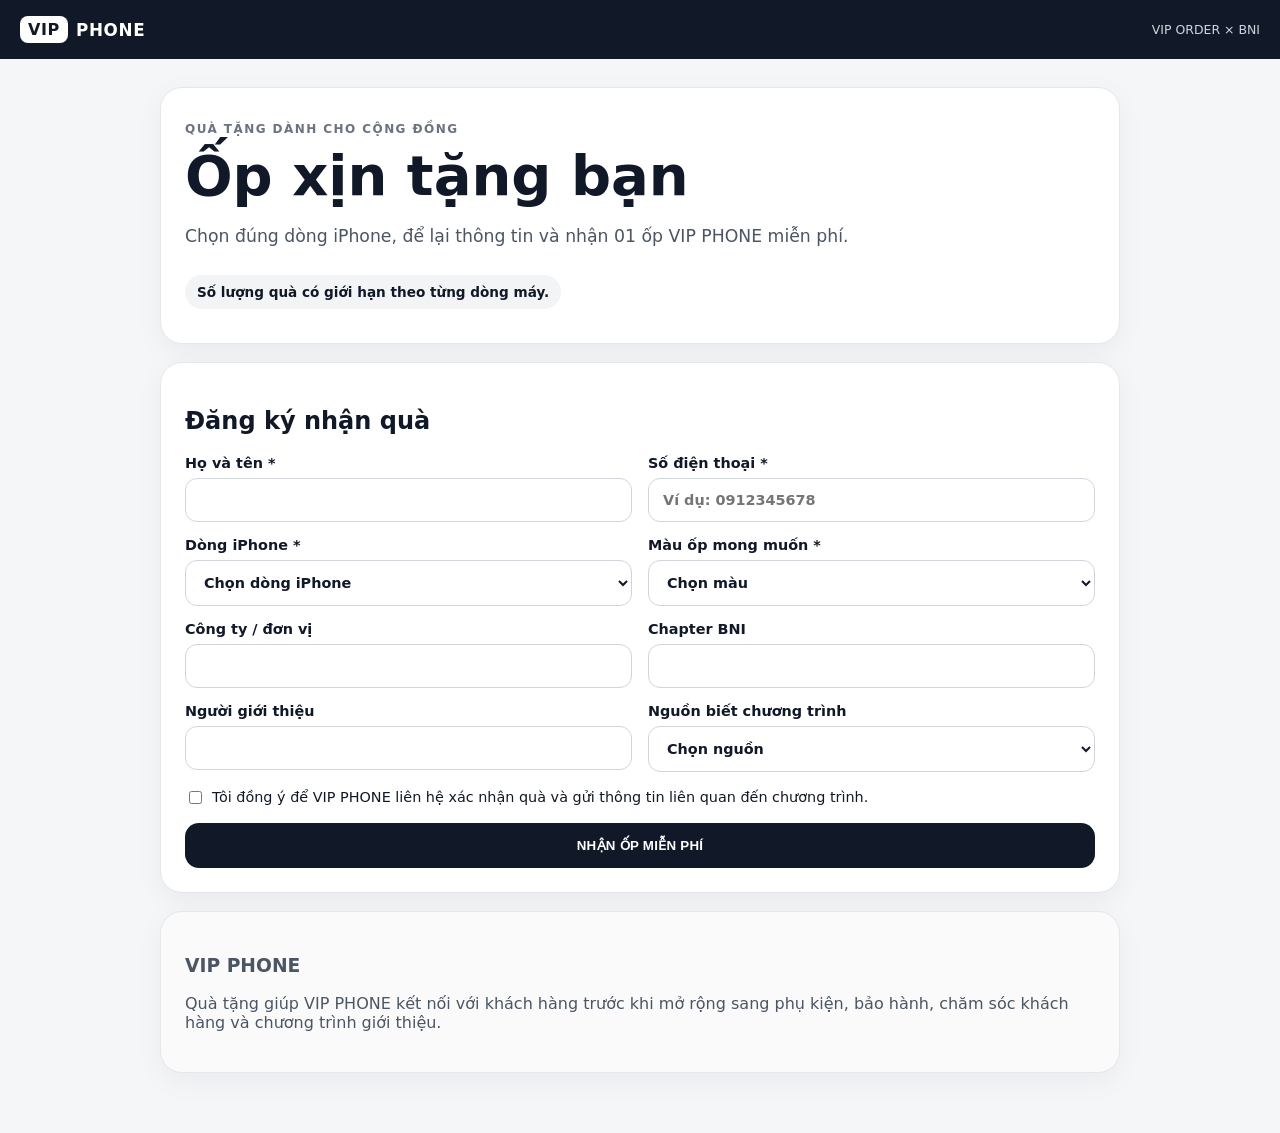
==== index.html @ 7d6162cf "feat: bootstrap VIP PHONE gift lead funnel" ====
<!doctype html>
<html lang="vi">
<head>
  <meta charset="utf-8">
  <meta name="viewport" content="width=device-width, initial-scale=1">
  <meta name="description" content="Đăng ký nhận ốp VIP PHONE miễn phí dành cho cộng đồng VIP ORDER × BNI.">
  <title>VIP PHONE — Nhận ốp miễn phí</title>
  <link rel="stylesheet" href="assets/css/styles.css">
</head>
<body>
  <header class="topbar">
    <div class="brand">
      <span class="brand-mark">VIP</span>
      <span class="brand-name">PHONE</span>
    </div>
    <span class="co-brand">VIP ORDER × BNI</span>
  </header>

  <main class="container">
    <section class="hero card">
      <p class="eyebrow">QUÀ TẶNG DÀNH CHO CỘNG ĐỒNG</p>
      <h1>Ốp xịn tặng bạn</h1>
      <p class="hero-copy">
        Chọn đúng dòng iPhone, để lại thông tin và nhận 01 ốp VIP PHONE miễn phí.
      </p>
      <div class="gift-note">Số lượng quà có giới hạn theo từng dòng máy.</div>
    </section>

    <section class="card">
      <h2>Đăng ký nhận quà</h2>
      <form id="leadForm" novalidate>
        <div class="grid two">
          <label>
            Họ và tên *
            <input id="full_name" name="full_name" autocomplete="name" required maxlength="80">
          </label>
          <label>
            Số điện thoại *
            <input id="phone" name="phone" inputmode="tel" autocomplete="tel" required maxlength="15"
                   placeholder="Ví dụ: 0912345678">
          </label>
        </div>

        <div class="grid two">
          <label>
            Dòng iPhone *
            <select id="iphone_model" name="iphone_model" required>
              <option value="">Đang tải danh sách...</option>
            </select>
          </label>
          <label>
            Màu ốp mong muốn *
            <select id="case_color" name="case_color" required>
              <option value="">Chọn màu</option>
              <option>Đen</option>
              <option>Trắng</option>
              <option>Trong suốt</option>
              <option>Xanh</option>
              <option>Hồng</option>
              <option>Khác</option>
            </select>
          </label>
        </div>

        <div class="grid two">
          <label>
            Công ty / đơn vị
            <input id="company_name" name="company_name" maxlength="120">
          </label>
          <label>
            Chapter BNI
            <input id="bni_chapter" name="bni_chapter" maxlength="80">
          </label>
        </div>

        <div class="grid two">
          <label>
            Người giới thiệu
            <input id="referrer_name" name="referrer_name" maxlength="80">
          </label>
          <label>
            Nguồn biết chương trình
            <select id="source" name="source">
              <option value="">Chọn nguồn</option>
              <option value="bni">BNI</option>
              <option value="viporder">VIP ORDER</option>
              <option value="facebook">Facebook</option>
              <option value="tiktok">TikTok</option>
              <option value="qr">QR</option>
              <option value="other">Khác</option>
            </select>
          </label>
        </div>

        <label class="consent">
          <input type="checkbox" id="consent" name="consent" required>
          <span>Tôi đồng ý để VIP PHONE liên hệ xác nhận quà và gửi thông tin liên quan đến chương trình.</span>
        </label>

        <div id="formError" class="error" role="alert" hidden></div>

        <button id="submitBtn" type="submit" class="primary-btn">NHẬN ỐP MIỄN PHÍ</button>
      </form>
    </section>

    <section class="card muted">
      <h3>VIP PHONE</h3>
      <p>
        Quà tặng giúp VIP PHONE kết nối với khách hàng trước khi mở rộng sang phụ kiện,
        bảo hành, chăm sóc khách hàng và chương trình giới thiệu.
      </p>
    </section>
  </main>

  <script>
    window.dataLayer = window.dataLayer || [];
    window.dataLayer.push({event: "vipphone_landing_view"});
  </script>
  <script src="assets/js/qr-lite.js"></script>
  <script src="assets/js/app.js"></script>
</body>
</html>
---- assets/css/styles.css ----
*{box-sizing:border-box}html{font-family:Inter,ui-sans-serif,system-ui,-apple-system,BlinkMacSystemFont,"Segoe UI",sans-serif;background:#f5f6f8;color:#111827}body{margin:0}.topbar{display:flex;justify-content:space-between;align-items:center;padding:16px 20px;background:#111827;color:#fff;position:sticky;top:0;z-index:5}.brand{display:flex;align-items:center;gap:8px;font-weight:900;letter-spacing:.04em}.brand-mark{background:#fff;color:#111827;padding:4px 8px;border-radius:8px}.brand-name{font-size:1.05rem}.co-brand{font-size:.78rem;color:#d1d5db}.container{width:min(960px,calc(100% - 28px));margin:28px auto 60px}.narrow{width:min(620px,calc(100% - 28px))}.card{background:#fff;border:1px solid #e5e7eb;border-radius:22px;padding:24px;margin-bottom:18px;box-shadow:0 8px 28px rgba(17,24,39,.05)}.hero{padding:34px 24px}.eyebrow{font-size:.75rem;font-weight:800;letter-spacing:.12em;color:#6b7280;margin:0 0 8px}.hero h1,.success-card h1,main h1{font-size:clamp(2rem,7vw,3.5rem);line-height:1.02;margin:.2em 0}.hero-copy{font-size:1.08rem;color:#4b5563;line-height:1.65;max-width:720px}.gift-note{display:inline-block;margin-top:8px;padding:9px 12px;border-radius:999px;background:#f3f4f6;font-size:.85rem;font-weight:700}.grid{display:grid;gap:16px}.grid.two{grid-template-columns:repeat(2,minmax(0,1fr))}label{display:flex;flex-direction:column;gap:7px;font-size:.9rem;font-weight:700;margin-bottom:15px}input,select{width:100%;border:1px solid #d1d5db;background:#fff;border-radius:12px;padding:13px 14px;font:inherit;color:#111827;outline:none}input:focus,select:focus{border-color:#111827;box-shadow:0 0 0 3px rgba(17,24,39,.08)}.consent{flex-direction:row;align-items:flex-start;font-weight:500;line-height:1.45}.consent input{width:auto;margin-top:4px}.primary-btn,.secondary-btn{display:inline-flex;width:100%;justify-content:center;align-items:center;border:none;border-radius:14px;padding:15px 18px;font-weight:900;letter-spacing:.02em;cursor:pointer;text-decoration:none}.primary-btn{background:#111827;color:#fff}.primary-btn:disabled{opacity:.55;cursor:not-allowed}.secondary-btn{background:#f3f4f6;color:#111827}.error{background:#fef2f2;color:#991b1b;border:1px solid #fecaca;padding:12px;border-radius:12px;margin-bottom:14px}.muted{background:#fafafa;color:#4b5563}.success-card{text-align:center}.success-icon{width:58px;height:58px;border-radius:50%;display:grid;place-items:center;background:#111827;color:#fff;font-size:2rem;font-weight:900;margin:0 auto 14px}.gift-details{color:#4b5563;line-height:1.6;margin:16px 0}.gift-code-wrap{display:flex;flex-direction:column;gap:6px;padding:18px;background:#f3f4f6;border-radius:16px}.gift-code-wrap strong{font-size:1.8rem;letter-spacing:.08em}.qr-box{display:flex;justify-content:center;margin:24px 0}.qr-box canvas{max-width:220px;width:100%;height:auto}.helper{font-size:.9rem;color:#6b7280}.redeem-result{margin-top:18px}.status{padding:14px;border-radius:12px;margin-top:12px}.status.ok{background:#ecfdf5;color:#065f46}.status.warn{background:#fffbeb;color:#92400e}.status.bad{background:#fef2f2;color:#991b1b}.detail-list{margin:14px 0;padding:0;list-style:none}.detail-list li{padding:7px 0;border-bottom:1px solid #eee}@media(max-width:680px){.grid.two{grid-template-columns:1fr}.card{padding:20px}.topbar{padding:13px 14px}.co-brand{font-size:.7rem}}
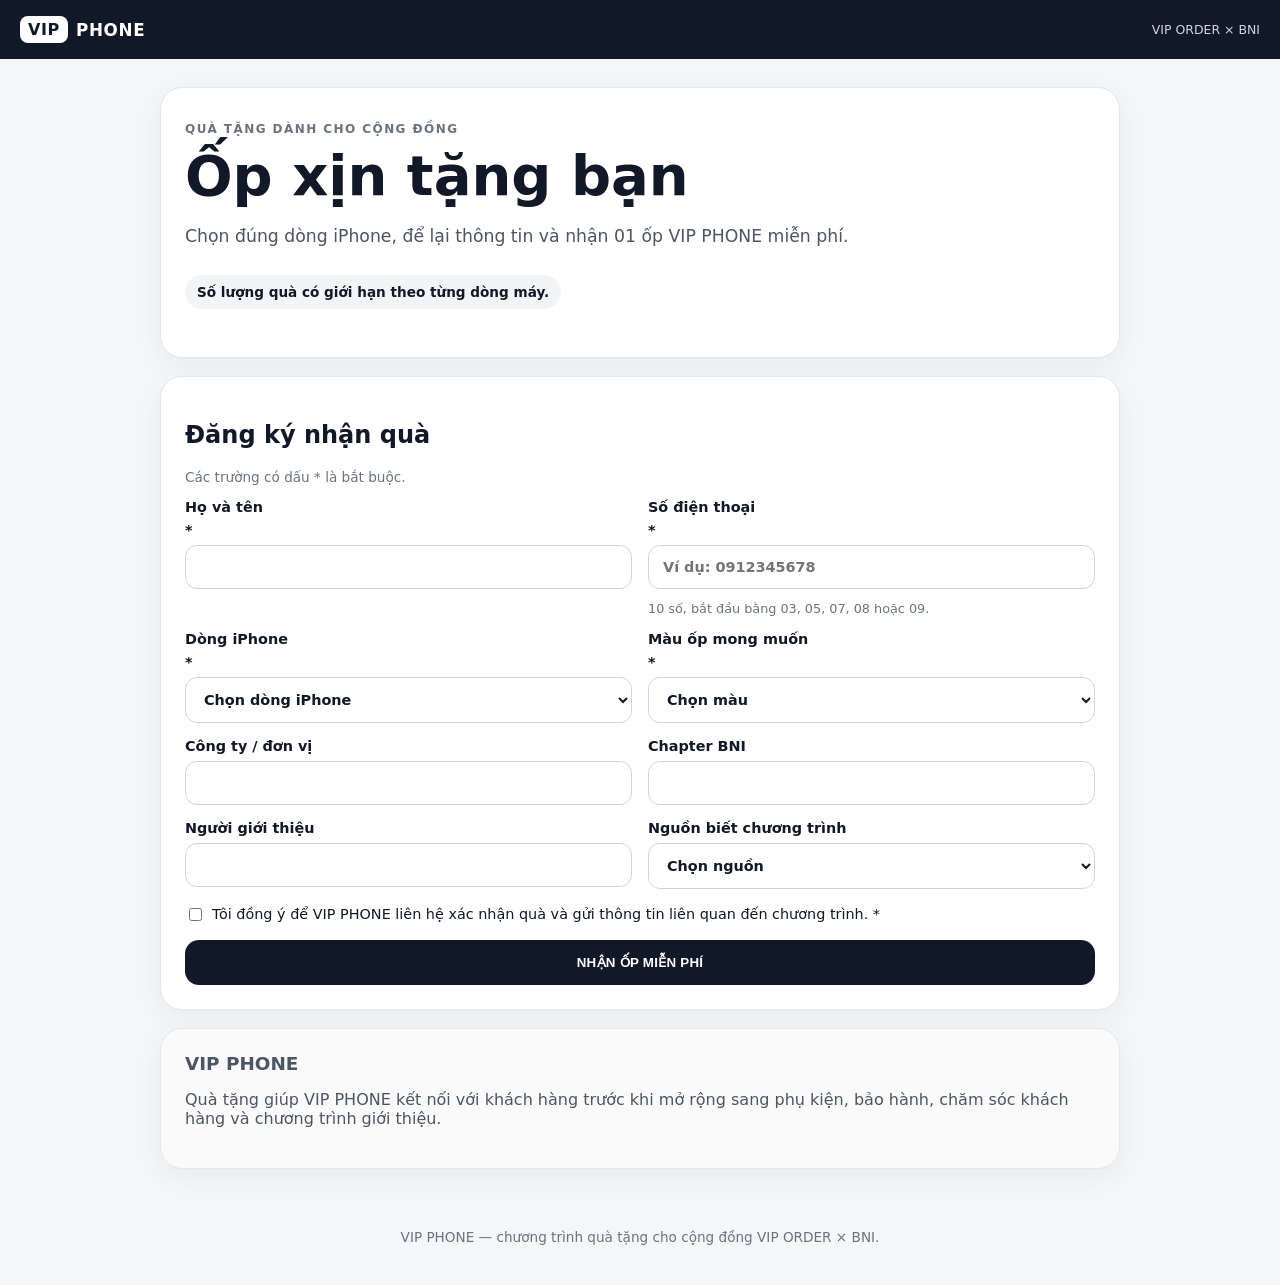
==== commit 0d6e823f: "fix(g01): sửa CI đỏ, hardening landing/validation/tracking, thêm MASTER_STATUS + ADR Refs #1  ## Sửa" ====
--- a/index.html
+++ b/index.html
@@ -4,10 +4,13 @@
   <meta charset="utf-8">
   <meta name="viewport" content="width=device-width, initial-scale=1">
   <meta name="description" content="Đăng ký nhận ốp VIP PHONE miễn phí dành cho cộng đồng VIP ORDER × BNI.">
+  <meta name="robots" content="noindex">
   <title>VIP PHONE — Nhận ốp miễn phí</title>
   <link rel="stylesheet" href="assets/css/styles.css">
 </head>
 <body>
+  <a class="skip-link" href="#main">Bỏ qua điều hướng, tới nội dung chính</a>
+
   <header class="topbar">
     <div class="brand">
       <span class="brand-mark">VIP</span>
@@ -16,41 +19,53 @@
     <span class="co-brand">VIP ORDER × BNI</span>
   </header>
 
-  <main class="container">
-    <section class="hero card">
+  <main class="container" id="main">
+    <section class="hero card" aria-labelledby="hero-title">
       <p class="eyebrow">QUÀ TẶNG DÀNH CHO CỘNG ĐỒNG</p>
-      <h1>Ốp xịn tặng bạn</h1>
+      <h1 id="hero-title">Ốp xịn tặng bạn</h1>
       <p class="hero-copy">
         Chọn đúng dòng iPhone, để lại thông tin và nhận 01 ốp VIP PHONE miễn phí.
       </p>
-      <div class="gift-note">Số lượng quà có giới hạn theo từng dòng máy.</div>
+      <p class="gift-note">Số lượng quà có giới hạn theo từng dòng máy.</p>
     </section>
 
-    <section class="card">
-      <h2>Đăng ký nhận quà</h2>
+    <section class="card" aria-labelledby="form-title">
+      <h2 id="form-title">Đăng ký nhận quà</h2>
+
+      <noscript>
+        <p class="status bad" role="alert">
+          Trang này cần JavaScript để gửi đăng ký. Vui lòng bật JavaScript rồi tải lại trang.
+        </p>
+      </noscript>
+
       <form id="leadForm" novalidate>
+        <p class="form-note">Các trường có dấu <span aria-hidden="true">*</span> là bắt buộc.</p>
+
         <div class="grid two">
-          <label>
-            Họ và tên *
-            <input id="full_name" name="full_name" autocomplete="name" required maxlength="80">
+          <label for="full_name">
+            Họ và tên <span aria-hidden="true">*</span>
+            <input id="full_name" name="full_name" type="text" autocomplete="name"
+                   required maxlength="80" aria-required="true">
           </label>
-          <label>
-            Số điện thoại *
-            <input id="phone" name="phone" inputmode="tel" autocomplete="tel" required maxlength="15"
-                   placeholder="Ví dụ: 0912345678">
+          <label for="phone">
+            Số điện thoại <span aria-hidden="true">*</span>
+            <input id="phone" name="phone" type="tel" inputmode="tel" autocomplete="tel"
+                   required maxlength="15" aria-required="true"
+                   aria-describedby="phone-hint" placeholder="Ví dụ: 0912345678">
+            <span class="field-hint" id="phone-hint">10 số, bắt đầu bằng 03, 05, 07, 08 hoặc 09.</span>
           </label>
         </div>
 
         <div class="grid two">
-          <label>
-            Dòng iPhone *
-            <select id="iphone_model" name="iphone_model" required>
-              <option value="">Đang tải danh sách...</option>
+          <label for="iphone_model">
+            Dòng iPhone <span aria-hidden="true">*</span>
+            <select id="iphone_model" name="iphone_model" required aria-required="true">
+              <option value="">Đang tải danh sách…</option>
             </select>
           </label>
-          <label>
-            Màu ốp mong muốn *
-            <select id="case_color" name="case_color" required>
+          <label for="case_color">
+            Màu ốp mong muốn <span aria-hidden="true">*</span>
+            <select id="case_color" name="case_color" required aria-required="true">
               <option value="">Chọn màu</option>
               <option>Đen</option>
               <option>Trắng</option>
@@ -63,22 +78,23 @@
         </div>
 
         <div class="grid two">
-          <label>
+          <label for="company_name">
             Công ty / đơn vị
-            <input id="company_name" name="company_name" maxlength="120">
+            <input id="company_name" name="company_name" type="text"
+                   autocomplete="organization" maxlength="120">
           </label>
-          <label>
+          <label for="bni_chapter">
             Chapter BNI
-            <input id="bni_chapter" name="bni_chapter" maxlength="80">
+            <input id="bni_chapter" name="bni_chapter" type="text" maxlength="80">
           </label>
         </div>
 
         <div class="grid two">
-          <label>
+          <label for="referrer_name">
             Người giới thiệu
-            <input id="referrer_name" name="referrer_name" maxlength="80">
+            <input id="referrer_name" name="referrer_name" type="text" maxlength="80">
           </label>
-          <label>
+          <label for="source">
             Nguồn biết chương trình
             <select id="source" name="source">
               <option value="">Chọn nguồn</option>
@@ -92,19 +108,22 @@
           </label>
         </div>
 
-        <label class="consent">
-          <input type="checkbox" id="consent" name="consent" required>
-          <span>Tôi đồng ý để VIP PHONE liên hệ xác nhận quà và gửi thông tin liên quan đến chương trình.</span>
+        <label class="consent" for="consent">
+          <input type="checkbox" id="consent" name="consent" required aria-required="true">
+          <span>
+            Tôi đồng ý để VIP PHONE liên hệ xác nhận quà và gửi thông tin liên quan
+            đến chương trình. <span aria-hidden="true">*</span>
+          </span>
         </label>
 
-        <div id="formError" class="error" role="alert" hidden></div>
+        <div id="formError" class="status bad form-error" role="alert" aria-live="assertive" hidden></div>
 
         <button id="submitBtn" type="submit" class="primary-btn">NHẬN ỐP MIỄN PHÍ</button>
       </form>
     </section>
 
-    <section class="card muted">
-      <h3>VIP PHONE</h3>
+    <section class="card muted" aria-labelledby="about-title">
+      <h2 id="about-title" class="h3">VIP PHONE</h2>
       <p>
         Quà tặng giúp VIP PHONE kết nối với khách hàng trước khi mở rộng sang phụ kiện,
         bảo hành, chăm sóc khách hàng và chương trình giới thiệu.
@@ -112,11 +131,17 @@
     </section>
   </main>
 
+  <footer class="site-footer">
+    <p>VIP PHONE — chương trình quà tặng cho cộng đồng VIP ORDER × BNI.</p>
+  </footer>
+
+  <script src="assets/js/tracking.js"></script>
+  <script src="assets/js/util.js"></script>
   <script>
     window.dataLayer = window.dataLayer || [];
-    window.dataLayer.push({event: "vipphone_landing_view"});
+    window.dataLayer.push({ event: "vipphone_landing_view" });
   </script>
-  <script src="assets/js/qr-lite.js"></script>
+  <script src="assets/js/qr.js"></script>
   <script src="assets/js/app.js"></script>
 </body>
 </html>
--- a/assets/css/styles.css
+++ b/assets/css/styles.css
@@ -1 +1,23 @@
-*{box-sizing:border-box}html{font-family:Inter,ui-sans-serif,system-ui,-apple-system,BlinkMacSystemFont,"Segoe UI",sans-serif;background:#f5f6f8;color:#111827}body{margin:0}.topbar{display:flex;justify-content:space-between;align-items:center;padding:16px 20px;background:#111827;color:#fff;position:sticky;top:0;z-index:5}.brand{display:flex;align-items:center;gap:8px;font-weight:900;letter-spacing:.04em}.brand-mark{background:#fff;color:#111827;padding:4px 8px;border-radius:8px}.brand-name{font-size:1.05rem}.co-brand{font-size:.78rem;color:#d1d5db}.container{width:min(960px,calc(100% - 28px));margin:28px auto 60px}.narrow{width:min(620px,calc(100% - 28px))}.card{background:#fff;border:1px solid #e5e7eb;border-radius:22px;padding:24px;margin-bottom:18px;box-shadow:0 8px 28px rgba(17,24,39,.05)}.hero{padding:34px 24px}.eyebrow{font-size:.75rem;font-weight:800;letter-spacing:.12em;color:#6b7280;margin:0 0 8px}.hero h1,.success-card h1,main h1{font-size:clamp(2rem,7vw,3.5rem);line-height:1.02;margin:.2em 0}.hero-copy{font-size:1.08rem;color:#4b5563;line-height:1.65;max-width:720px}.gift-note{display:inline-block;margin-top:8px;padding:9px 12px;border-radius:999px;background:#f3f4f6;font-size:.85rem;font-weight:700}.grid{display:grid;gap:16px}.grid.two{grid-template-columns:repeat(2,minmax(0,1fr))}label{display:flex;flex-direction:column;gap:7px;font-size:.9rem;font-weight:700;margin-bottom:15px}input,select{width:100%;border:1px solid #d1d5db;background:#fff;border-radius:12px;padding:13px 14px;font:inherit;color:#111827;outline:none}input:focus,select:focus{border-color:#111827;box-shadow:0 0 0 3px rgba(17,24,39,.08)}.consent{flex-direction:row;align-items:flex-start;font-weight:500;line-height:1.45}.consent input{width:auto;margin-top:4px}.primary-btn,.secondary-btn{display:inline-flex;width:100%;justify-content:center;align-items:center;border:none;border-radius:14px;padding:15px 18px;font-weight:900;letter-spacing:.02em;cursor:pointer;text-decoration:none}.primary-btn{background:#111827;color:#fff}.primary-btn:disabled{opacity:.55;cursor:not-allowed}.secondary-btn{background:#f3f4f6;color:#111827}.error{background:#fef2f2;color:#991b1b;border:1px solid #fecaca;padding:12px;border-radius:12px;margin-bottom:14px}.muted{background:#fafafa;color:#4b5563}.success-card{text-align:center}.success-icon{width:58px;height:58px;border-radius:50%;display:grid;place-items:center;background:#111827;color:#fff;font-size:2rem;font-weight:900;margin:0 auto 14px}.gift-details{color:#4b5563;line-height:1.6;margin:16px 0}.gift-code-wrap{display:flex;flex-direction:column;gap:6px;padding:18px;background:#f3f4f6;border-radius:16px}.gift-code-wrap strong{font-size:1.8rem;letter-spacing:.08em}.qr-box{display:flex;justify-content:center;margin:24px 0}.qr-box canvas{max-width:220px;width:100%;height:auto}.helper{font-size:.9rem;color:#6b7280}.redeem-result{margin-top:18px}.status{padding:14px;border-radius:12px;margin-top:12px}.status.ok{background:#ecfdf5;color:#065f46}.status.warn{background:#fffbeb;color:#92400e}.status.bad{background:#fef2f2;color:#991b1b}.detail-list{margin:14px 0;padding:0;list-style:none}.detail-list li{padding:7px 0;border-bottom:1px solid #eee}@media(max-width:680px){.grid.two{grid-template-columns:1fr}.card{padding:20px}.topbar{padding:13px 14px}.co-brand{font-size:.7rem}}+*{box-sizing:border-box}html{font-family:Inter,ui-sans-serif,system-ui,-apple-system,BlinkMacSystemFont,"Segoe UI",sans-serif;background:#f5f6f8;color:#111827}body{margin:0}.topbar{display:flex;justify-content:space-between;align-items:center;padding:16px 20px;background:#111827;color:#fff;position:sticky;top:0;z-index:5}.brand{display:flex;align-items:center;gap:8px;font-weight:900;letter-spacing:.04em}.brand-mark{background:#fff;color:#111827;padding:4px 8px;border-radius:8px}.brand-name{font-size:1.05rem}.co-brand{font-size:.78rem;color:#d1d5db}.container{width:min(960px,calc(100% - 28px));margin:28px auto 60px}.narrow{width:min(620px,calc(100% - 28px))}.card{background:#fff;border:1px solid #e5e7eb;border-radius:22px;padding:24px;margin-bottom:18px;box-shadow:0 8px 28px rgba(17,24,39,.05)}.hero{padding:34px 24px}.eyebrow{font-size:.75rem;font-weight:800;letter-spacing:.12em;color:#6b7280;margin:0 0 8px}.hero h1,.success-card h1,main h1{font-size:clamp(2rem,7vw,3.5rem);line-height:1.02;margin:.2em 0}.hero-copy{font-size:1.08rem;color:#4b5563;line-height:1.65;max-width:720px}.gift-note{display:inline-block;margin-top:8px;padding:9px 12px;border-radius:999px;background:#f3f4f6;font-size:.85rem;font-weight:700}.grid{display:grid;gap:16px}.grid.two{grid-template-columns:repeat(2,minmax(0,1fr))}label{display:flex;flex-direction:column;gap:7px;font-size:.9rem;font-weight:700;margin-bottom:15px}input,select{width:100%;border:1px solid #d1d5db;background:#fff;border-radius:12px;padding:13px 14px;font:inherit;color:#111827;outline:none}input:focus,select:focus{border-color:#111827;box-shadow:0 0 0 3px rgba(17,24,39,.08)}.consent{flex-direction:row;align-items:flex-start;font-weight:500;line-height:1.45}.consent input{width:auto;margin-top:4px}.primary-btn,.secondary-btn{display:inline-flex;width:100%;justify-content:center;align-items:center;border:none;border-radius:14px;padding:15px 18px;font-weight:900;letter-spacing:.02em;cursor:pointer;text-decoration:none}.primary-btn{background:#111827;color:#fff}.primary-btn:disabled{opacity:.55;cursor:not-allowed}.secondary-btn{background:#f3f4f6;color:#111827}.error{background:#fef2f2;color:#991b1b;border:1px solid #fecaca;padding:12px;border-radius:12px;margin-bottom:14px}.muted{background:#fafafa;color:#4b5563}.success-card{text-align:center}.success-icon{width:58px;height:58px;border-radius:50%;display:grid;place-items:center;background:#111827;color:#fff;font-size:2rem;font-weight:900;margin:0 auto 14px}.gift-details{color:#4b5563;line-height:1.6;margin:16px 0}.gift-code-wrap{display:flex;flex-direction:column;gap:6px;padding:18px;background:#f3f4f6;border-radius:16px}.gift-code-wrap strong{font-size:1.8rem;letter-spacing:.08em}.qr-box{display:flex;justify-content:center;margin:24px 0}.qr-box canvas{max-width:220px;width:100%;height:auto}.helper{font-size:.9rem;color:#6b7280}.redeem-result{margin-top:18px}.status{padding:14px;border-radius:12px;margin-top:12px}.status.ok{background:#ecfdf5;color:#065f46}.status.warn{background:#fffbeb;color:#92400e}.status.bad{background:#fef2f2;color:#991b1b}.detail-list{margin:14px 0;padding:0;list-style:none}.detail-list li{padding:7px 0;border-bottom:1px solid #eee}@media(max-width:680px){.grid.two{grid-template-columns:1fr}.card{padding:20px}.topbar{padding:13px 14px}.co-brand{font-size:.7rem}}
+/* ===== G01 baseline hardening: thêm phần tử mới, giữ nguyên phần cũ ở trên ===== */
+.skip-link{position:absolute;left:-9999px;top:0;z-index:50;background:#111827;color:#fff;padding:10px 14px;border-radius:0 0 10px 0;text-decoration:none;font-weight:700}
+.skip-link:focus{left:0}
+.site-footer{width:min(960px,calc(100% - 28px));margin:0 auto 40px;color:#6b7280;font-size:.85rem;text-align:center}
+.form-note{font-size:.85rem;color:#6b7280;margin:0 0 14px}
+.field-hint{display:block;font-size:.8rem;color:#6b7280;margin-top:5px;font-weight:400}
+.field-error{display:block;font-size:.82rem;color:#b91c1c;margin-top:5px;font-weight:600}
+input.has-error,select.has-error{border-color:#b91c1c;background:#fff5f5}
+.form-error{margin:16px 0 0}
+.h3{font-size:1.15rem;margin:0 0 8px}
+.primary-btn[aria-busy="true"]{opacity:.7;cursor:progress}
+.gift-name{display:block;font-size:1.05rem;color:#111827}
+.gift-meta{display:block;font-size:.92rem;color:#4b5563;margin-top:2px}
+.banner{padding:14px 16px;border-radius:14px;font-size:.88rem;line-height:1.55;margin:0 0 18px}
+.banner-warn{background:#fffbeb;color:#92400e;border:1px solid #fde68a}
+.qr-box.qr-placeholder{display:block;padding:18px;border:1px dashed #9ca3af;border-radius:16px;background:#f9fafb;text-align:center}
+.qr-placeholder-title{font-weight:800;margin:0 0 6px;color:#374151}
+.qr-placeholder-note{font-size:.85rem;color:#6b7280;margin:0 0 10px}
+.qr-placeholder-link{display:block;word-break:break-all;font-size:.8rem;color:#1d4ed8;margin-bottom:12px}
+.qr-placeholder-copy{margin:0 auto}
+.secondary-btn{display:inline-block;background:#fff;border:1px solid #d1d5db;color:#111827;padding:12px 18px;border-radius:12px;font-weight:700;cursor:pointer;text-decoration:none;text-align:center}
+.secondary-btn:hover{background:#f3f4f6}
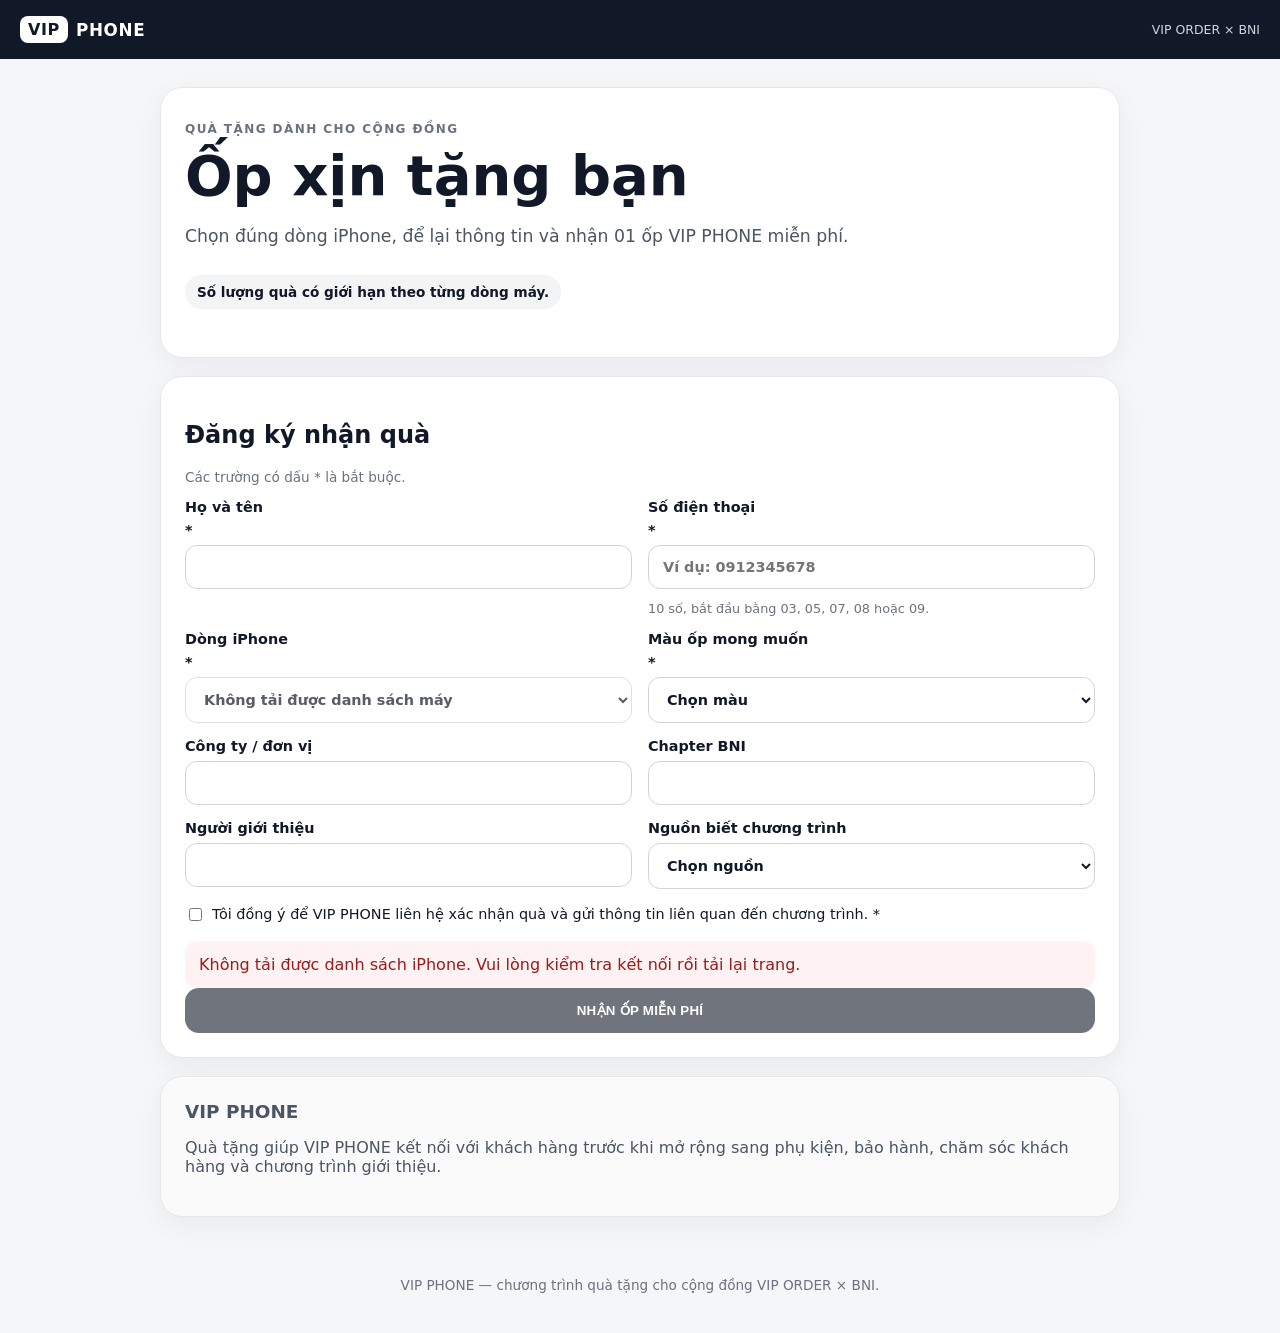
==== commit 59389a42: "feat(g02): backend thật FastAPI + PostgreSQL + migration + QR chuẩn + catalog Refs #3  Theo ADR-0001" ====
--- a/index.html
+++ b/index.html
@@ -8,7 +8,7 @@
   <title>VIP PHONE — Nhận ốp miễn phí</title>
   <link rel="stylesheet" href="assets/css/styles.css">
 </head>
-<body>
+<body data-vp-page="landing">
   <a class="skip-link" href="#main">Bỏ qua điều hướng, tới nội dung chính</a>
 
   <header class="topbar">
@@ -135,12 +135,9 @@
     <p>VIP PHONE — chương trình quà tặng cho cộng đồng VIP ORDER × BNI.</p>
   </footer>
 
+  <script src="assets/js/config.js"></script>
   <script src="assets/js/tracking.js"></script>
   <script src="assets/js/util.js"></script>
-  <script>
-    window.dataLayer = window.dataLayer || [];
-    window.dataLayer.push({ event: "vipphone_landing_view" });
-  </script>
   <script src="assets/js/qr.js"></script>
   <script src="assets/js/app.js"></script>
 </body>
--- a/assets/css/styles.css
+++ b/assets/css/styles.css
@@ -21,3 +21,6 @@
 .qr-placeholder-copy{margin:0 auto}
 .secondary-btn{display:inline-block;background:#fff;border:1px solid #d1d5db;color:#111827;padding:12px 18px;border-radius:12px;font-weight:700;cursor:pointer;text-decoration:none;text-align:center}
 .secondary-btn:hover{background:#f3f4f6}
+.banner-info{background:#eff6ff;color:#1e40af;border:1px solid #bfdbfe}
+.qr-image{width:220px;height:220px;max-width:100%;height:auto;display:block;margin:0 auto;border-radius:8px;background:#fff}
+.primary-btn:disabled{opacity:.6;cursor:not-allowed}
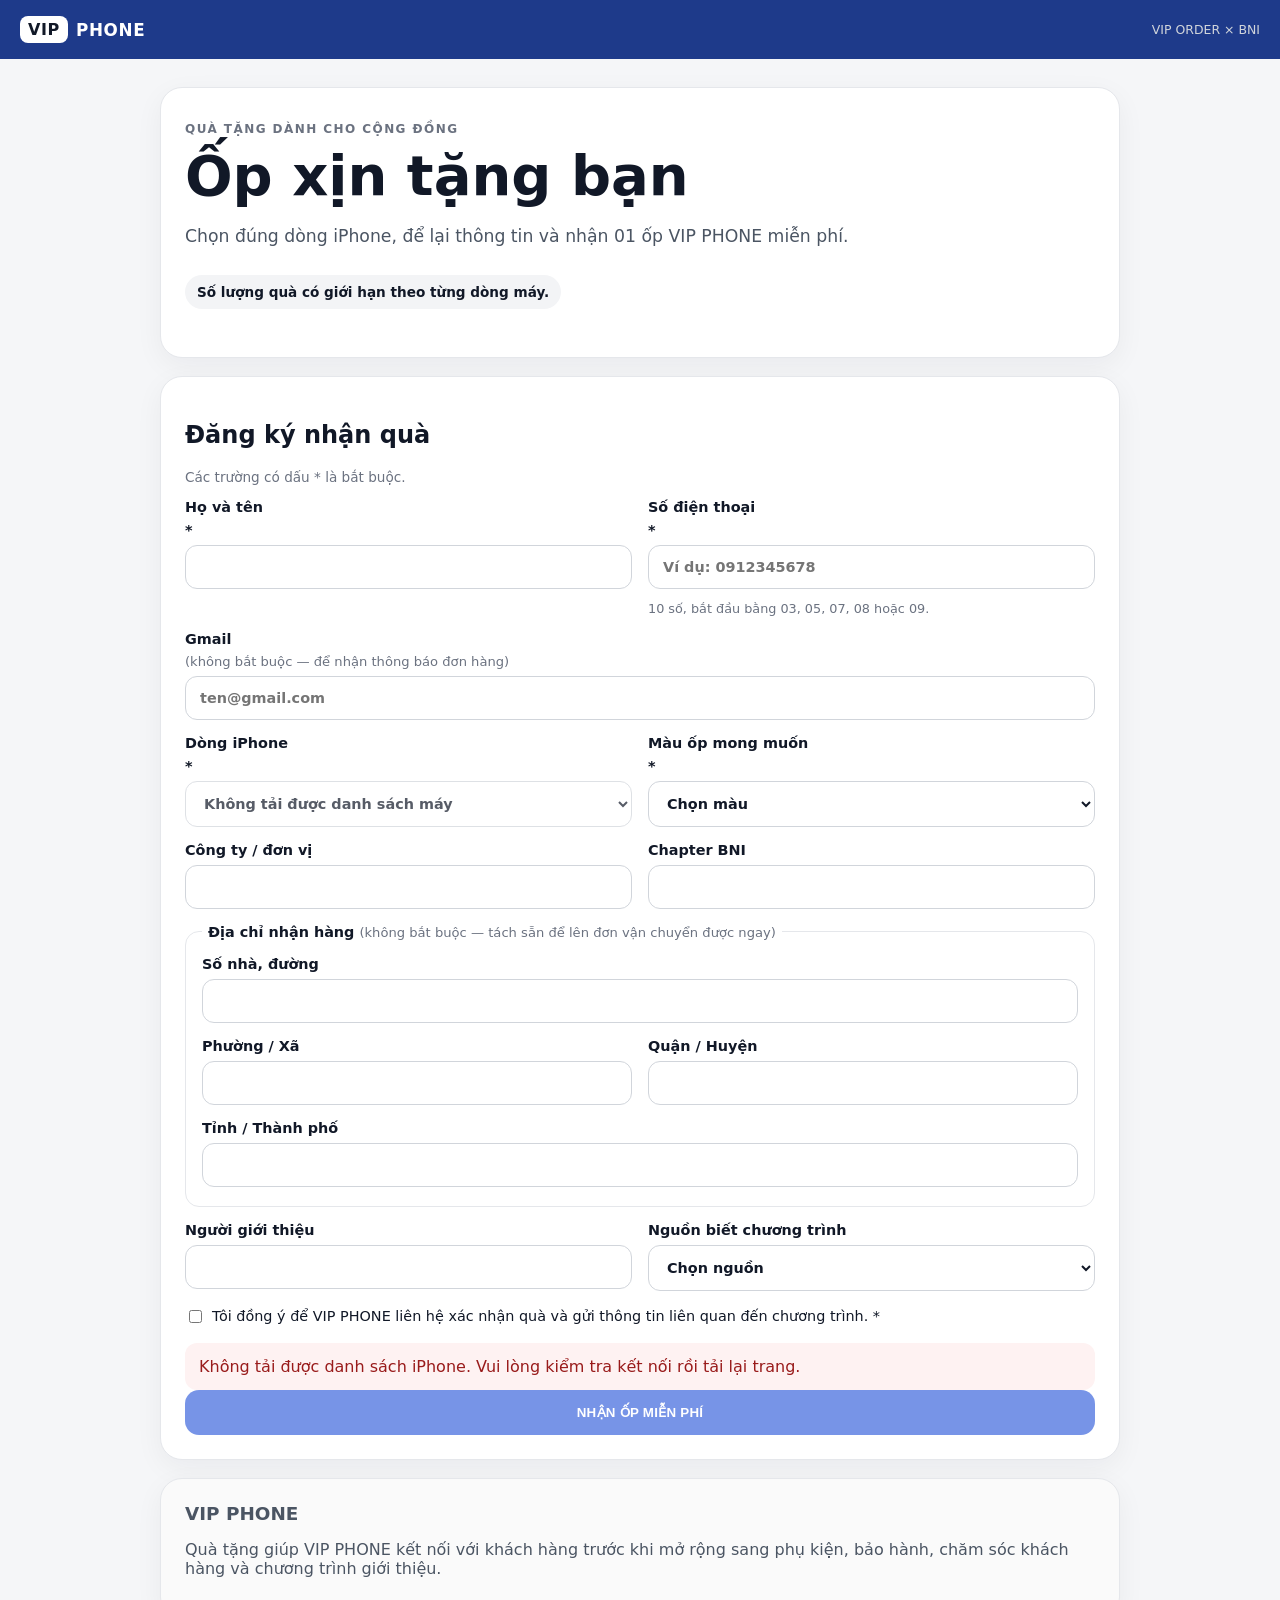
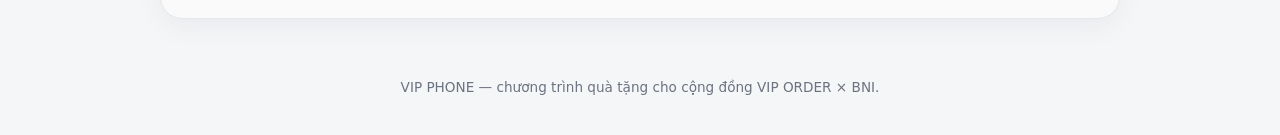
==== commit c6211777: "feat(ui-2): thêm Gmail + địa chỉ giao hàng (tách 4 phần) để lên đơn vận chuyển Closes #37  Anh báo t" ====
--- a/index.html
+++ b/index.html
@@ -56,6 +56,12 @@
           </label>
         </div>
 
+        <label for="email">
+          Gmail <span class="helper-inline">(không bắt buộc — để nhận thông báo đơn hàng)</span>
+          <input id="email" name="email" type="email" inputmode="email"
+                 autocomplete="email" maxlength="254" placeholder="ten@gmail.com">
+        </label>
+
         <div class="grid two">
           <label for="iphone_model">
             Dòng iPhone <span aria-hidden="true">*</span>
@@ -89,6 +95,34 @@
           </label>
         </div>
 
+        <fieldset class="address-block">
+          <legend>
+            Địa chỉ nhận hàng <span class="helper-inline">(không bắt buộc — tách sẵn để lên đơn vận chuyển được ngay)</span>
+          </legend>
+          <label for="address_street">
+            Số nhà, đường
+            <input id="address_street" name="address_street" type="text"
+                   autocomplete="address-line1" maxlength="200">
+          </label>
+          <div class="grid two">
+            <label for="address_ward">
+              Phường / Xã
+              <input id="address_ward" name="address_ward" type="text"
+                     autocomplete="address-line2" maxlength="120">
+            </label>
+            <label for="address_district">
+              Quận / Huyện
+              <input id="address_district" name="address_district" type="text"
+                     autocomplete="address-level2" maxlength="120">
+            </label>
+          </div>
+          <label for="address_province">
+            Tỉnh / Thành phố
+            <input id="address_province" name="address_province" type="text"
+                   autocomplete="address-level1" maxlength="120">
+          </label>
+        </fieldset>
+
         <div class="grid two">
           <label for="referrer_name">
             Người giới thiệu
@@ -116,6 +150,11 @@
           </span>
         </label>
 
+        <div id="turnstileWrap" class="turnstile-wrap" hidden>
+          <div id="turnstileWidget"></div>
+          <p class="field-hint">Bước kiểm tra chống spam. Hoàn tất rồi bấm gửi.</p>
+        </div>
+
         <div id="formError" class="status bad form-error" role="alert" aria-live="assertive" hidden></div>
 
         <button id="submitBtn" type="submit" class="primary-btn">NHẬN ỐP MIỄN PHÍ</button>
@@ -139,6 +178,7 @@
   <script src="assets/js/tracking.js"></script>
   <script src="assets/js/util.js"></script>
   <script src="assets/js/qr.js"></script>
+  <script src="assets/js/turnstile.js"></script>
   <script src="assets/js/app.js"></script>
 </body>
 </html>
--- a/assets/css/styles.css
+++ b/assets/css/styles.css
@@ -1,4 +1,4 @@
-*{box-sizing:border-box}html{font-family:Inter,ui-sans-serif,system-ui,-apple-system,BlinkMacSystemFont,"Segoe UI",sans-serif;background:#f5f6f8;color:#111827}body{margin:0}.topbar{display:flex;justify-content:space-between;align-items:center;padding:16px 20px;background:#111827;color:#fff;position:sticky;top:0;z-index:5}.brand{display:flex;align-items:center;gap:8px;font-weight:900;letter-spacing:.04em}.brand-mark{background:#fff;color:#111827;padding:4px 8px;border-radius:8px}.brand-name{font-size:1.05rem}.co-brand{font-size:.78rem;color:#d1d5db}.container{width:min(960px,calc(100% - 28px));margin:28px auto 60px}.narrow{width:min(620px,calc(100% - 28px))}.card{background:#fff;border:1px solid #e5e7eb;border-radius:22px;padding:24px;margin-bottom:18px;box-shadow:0 8px 28px rgba(17,24,39,.05)}.hero{padding:34px 24px}.eyebrow{font-size:.75rem;font-weight:800;letter-spacing:.12em;color:#6b7280;margin:0 0 8px}.hero h1,.success-card h1,main h1{font-size:clamp(2rem,7vw,3.5rem);line-height:1.02;margin:.2em 0}.hero-copy{font-size:1.08rem;color:#4b5563;line-height:1.65;max-width:720px}.gift-note{display:inline-block;margin-top:8px;padding:9px 12px;border-radius:999px;background:#f3f4f6;font-size:.85rem;font-weight:700}.grid{display:grid;gap:16px}.grid.two{grid-template-columns:repeat(2,minmax(0,1fr))}label{display:flex;flex-direction:column;gap:7px;font-size:.9rem;font-weight:700;margin-bottom:15px}input,select{width:100%;border:1px solid #d1d5db;background:#fff;border-radius:12px;padding:13px 14px;font:inherit;color:#111827;outline:none}input:focus,select:focus{border-color:#111827;box-shadow:0 0 0 3px rgba(17,24,39,.08)}.consent{flex-direction:row;align-items:flex-start;font-weight:500;line-height:1.45}.consent input{width:auto;margin-top:4px}.primary-btn,.secondary-btn{display:inline-flex;width:100%;justify-content:center;align-items:center;border:none;border-radius:14px;padding:15px 18px;font-weight:900;letter-spacing:.02em;cursor:pointer;text-decoration:none}.primary-btn{background:#111827;color:#fff}.primary-btn:disabled{opacity:.55;cursor:not-allowed}.secondary-btn{background:#f3f4f6;color:#111827}.error{background:#fef2f2;color:#991b1b;border:1px solid #fecaca;padding:12px;border-radius:12px;margin-bottom:14px}.muted{background:#fafafa;color:#4b5563}.success-card{text-align:center}.success-icon{width:58px;height:58px;border-radius:50%;display:grid;place-items:center;background:#111827;color:#fff;font-size:2rem;font-weight:900;margin:0 auto 14px}.gift-details{color:#4b5563;line-height:1.6;margin:16px 0}.gift-code-wrap{display:flex;flex-direction:column;gap:6px;padding:18px;background:#f3f4f6;border-radius:16px}.gift-code-wrap strong{font-size:1.8rem;letter-spacing:.08em}.qr-box{display:flex;justify-content:center;margin:24px 0}.qr-box canvas{max-width:220px;width:100%;height:auto}.helper{font-size:.9rem;color:#6b7280}.redeem-result{margin-top:18px}.status{padding:14px;border-radius:12px;margin-top:12px}.status.ok{background:#ecfdf5;color:#065f46}.status.warn{background:#fffbeb;color:#92400e}.status.bad{background:#fef2f2;color:#991b1b}.detail-list{margin:14px 0;padding:0;list-style:none}.detail-list li{padding:7px 0;border-bottom:1px solid #eee}@media(max-width:680px){.grid.two{grid-template-columns:1fr}.card{padding:20px}.topbar{padding:13px 14px}.co-brand{font-size:.7rem}}
+*{box-sizing:border-box}html{font-family:Inter,ui-sans-serif,system-ui,-apple-system,BlinkMacSystemFont,"Segoe UI",sans-serif;background:#f5f6f8;color:#111827}body{margin:0}.topbar{display:flex;justify-content:space-between;align-items:center;padding:16px 20px;background:#1e3a8a;color:#fff;position:sticky;top:0;z-index:5}.brand{display:flex;align-items:center;gap:8px;font-weight:900;letter-spacing:.04em}.brand-mark{background:#fff;color:#111827;padding:4px 8px;border-radius:8px}.brand-name{font-size:1.05rem}.co-brand{font-size:.78rem;color:#d1d5db}.container{width:min(960px,calc(100% - 28px));margin:28px auto 60px}.narrow{width:min(620px,calc(100% - 28px))}.card{background:#fff;border:1px solid #e5e7eb;border-radius:22px;padding:24px;margin-bottom:18px;box-shadow:0 8px 28px rgba(17,24,39,.05)}.hero{padding:34px 24px}.eyebrow{font-size:.75rem;font-weight:800;letter-spacing:.12em;color:#6b7280;margin:0 0 8px}.hero h1,.success-card h1,main h1{font-size:clamp(2rem,7vw,3.5rem);line-height:1.02;margin:.2em 0}.hero-copy{font-size:1.08rem;color:#4b5563;line-height:1.65;max-width:720px}.gift-note{display:inline-block;margin-top:8px;padding:9px 12px;border-radius:999px;background:#f3f4f6;font-size:.85rem;font-weight:700}.grid{display:grid;gap:16px}.grid.two{grid-template-columns:repeat(2,minmax(0,1fr))}label{display:flex;flex-direction:column;gap:7px;font-size:.9rem;font-weight:700;margin-bottom:15px}input,select{width:100%;border:1px solid #d1d5db;background:#fff;border-radius:12px;padding:13px 14px;font:inherit;color:#111827;outline:none}input:focus,select:focus{border-color:#111827;box-shadow:0 0 0 3px rgba(17,24,39,.08)}.consent{flex-direction:row;align-items:flex-start;font-weight:500;line-height:1.45}.consent input{width:auto;margin-top:4px}.primary-btn,.secondary-btn{display:inline-flex;width:100%;justify-content:center;align-items:center;border:none;border-radius:14px;padding:15px 18px;font-weight:900;letter-spacing:.02em;cursor:pointer;text-decoration:none}.primary-btn{background:#1d4ed8;color:#fff}.primary-btn:disabled{opacity:.55;cursor:not-allowed}.secondary-btn{background:#f3f4f6;color:#111827}.error{background:#fef2f2;color:#991b1b;border:1px solid #fecaca;padding:12px;border-radius:12px;margin-bottom:14px}.muted{background:#fafafa;color:#4b5563}.success-card{text-align:center}.success-icon{width:58px;height:58px;border-radius:50%;display:grid;place-items:center;background:#1d4ed8;color:#fff;font-size:2rem;font-weight:900;margin:0 auto 14px}.gift-details{color:#4b5563;line-height:1.6;margin:16px 0}.gift-code-wrap{display:flex;flex-direction:column;gap:6px;padding:18px;background:#f3f4f6;border-radius:16px}.gift-code-wrap strong{font-size:1.8rem;letter-spacing:.08em}.qr-box{display:flex;justify-content:center;margin:24px 0}.qr-box canvas{max-width:220px;width:100%;height:auto}.helper{font-size:.9rem;color:#6b7280}.redeem-result{margin-top:18px}.status{padding:14px;border-radius:12px;margin-top:12px}.status.ok{background:#ecfdf5;color:#065f46}.status.warn{background:#fffbeb;color:#92400e}.status.bad{background:#fef2f2;color:#991b1b}.detail-list{margin:14px 0;padding:0;list-style:none}.detail-list li{padding:7px 0;border-bottom:1px solid #eee}@media(max-width:680px){.grid.two{grid-template-columns:1fr}.card{padding:20px}.topbar{padding:13px 14px}.co-brand{font-size:.7rem}}
 /* ===== G01 baseline hardening: thêm phần tử mới, giữ nguyên phần cũ ở trên ===== */
 .skip-link{position:absolute;left:-9999px;top:0;z-index:50;background:#111827;color:#fff;padding:10px 14px;border-radius:0 0 10px 0;text-decoration:none;font-weight:700}
 .skip-link:focus{left:0}
@@ -24,3 +24,38 @@
 .banner-info{background:#eff6ff;color:#1e40af;border:1px solid #bfdbfe}
 .qr-image{width:220px;height:220px;max-width:100%;height:auto;display:block;margin:0 auto;border-radius:8px;background:#fff}
 .primary-btn:disabled{opacity:.6;cursor:not-allowed}
+/* ===== G04/G05/G06: quét QR, bảng quản trị, phân trang, chi tiết ===== */
+/*
+ * `[hidden]` phải THẮNG mọi quy tắc `display` của dự án.
+ *
+ * Vì sao cần dòng này (lỗi THẬT đã xảy ra, bắt được bằng test E2E G04):
+ * thuộc tính HTML `hidden` chỉ được trình duyệt áp bằng quy tắc
+ * `[hidden]{display:none}` của stylesheet gốc, và quy tắc của TÁC GIẢ luôn thắng
+ * stylesheet gốc. `.secondary-btn{display:inline-block}` và
+ * `.field-hint{display:block}` vì thế ĐÈ lên `hidden` — nút quét QR "đã ẩn" theo
+ * HTML nhưng vẫn HIỆN trên màn hình. Đúng loại lỗi im lặng: đọc mã thì thấy
+ * `hidden`, grep thì thấy `hidden`, chỉ trình duyệt thật mới nói ra sự thật.
+ */
+[hidden]{display:none!important}
+.scan-block{margin-top:16px}
+.scan-panel{margin-top:12px;display:flex;flex-direction:column;gap:10px}
+.scan-video{width:100%;max-width:360px;aspect-ratio:1/1;background:#111827;border-radius:14px;object-fit:cover}
+.admin-actions{display:flex;flex-wrap:wrap;gap:10px;margin:6px 0 4px}
+.admin-actions .primary-btn,.admin-actions .secondary-btn{width:auto;flex:1 1 160px}
+.table-wrap{width:100%;overflow-x:auto;margin:6px 0 12px}
+.data-table{width:100%;border-collapse:collapse;font-size:.88rem;min-width:720px}
+.data-table caption{text-align:left;padding:0 0 8px}
+.data-table th,.data-table td{text-align:left;padding:9px 10px;border-bottom:1px solid #e5e7eb;vertical-align:top}
+.data-table th{background:#f9fafb;font-weight:800;white-space:nowrap}
+.data-table tbody tr:hover{background:#fafafa}
+.pager{display:flex;align-items:center;gap:12px;flex-wrap:wrap;margin:4px 0 12px}
+.pager .secondary-btn{width:auto}
+.pager-info{font-size:.88rem;color:#4b5563;font-weight:700}
+.small-btn{padding:7px 12px;font-size:.82rem}
+.detail-panel{margin-top:8px}
+.detail-panel .detail-list{max-width:720px}
+.turnstile-wrap{margin:16px 0;padding:14px;border:1px solid #e5e7eb;border-radius:12px;background:#f9fafb}
+.turnstile-wrap[hidden]{display:none!important}
+.address-block{border:1px solid #e5e7eb;border-radius:14px;padding:16px 16px 4px;margin:0 0 15px}
+.address-block legend{padding:0 6px;font-size:.9rem;font-weight:800;color:#111827}
+.helper-inline{font-weight:500;color:#6b7280;font-size:.82rem}
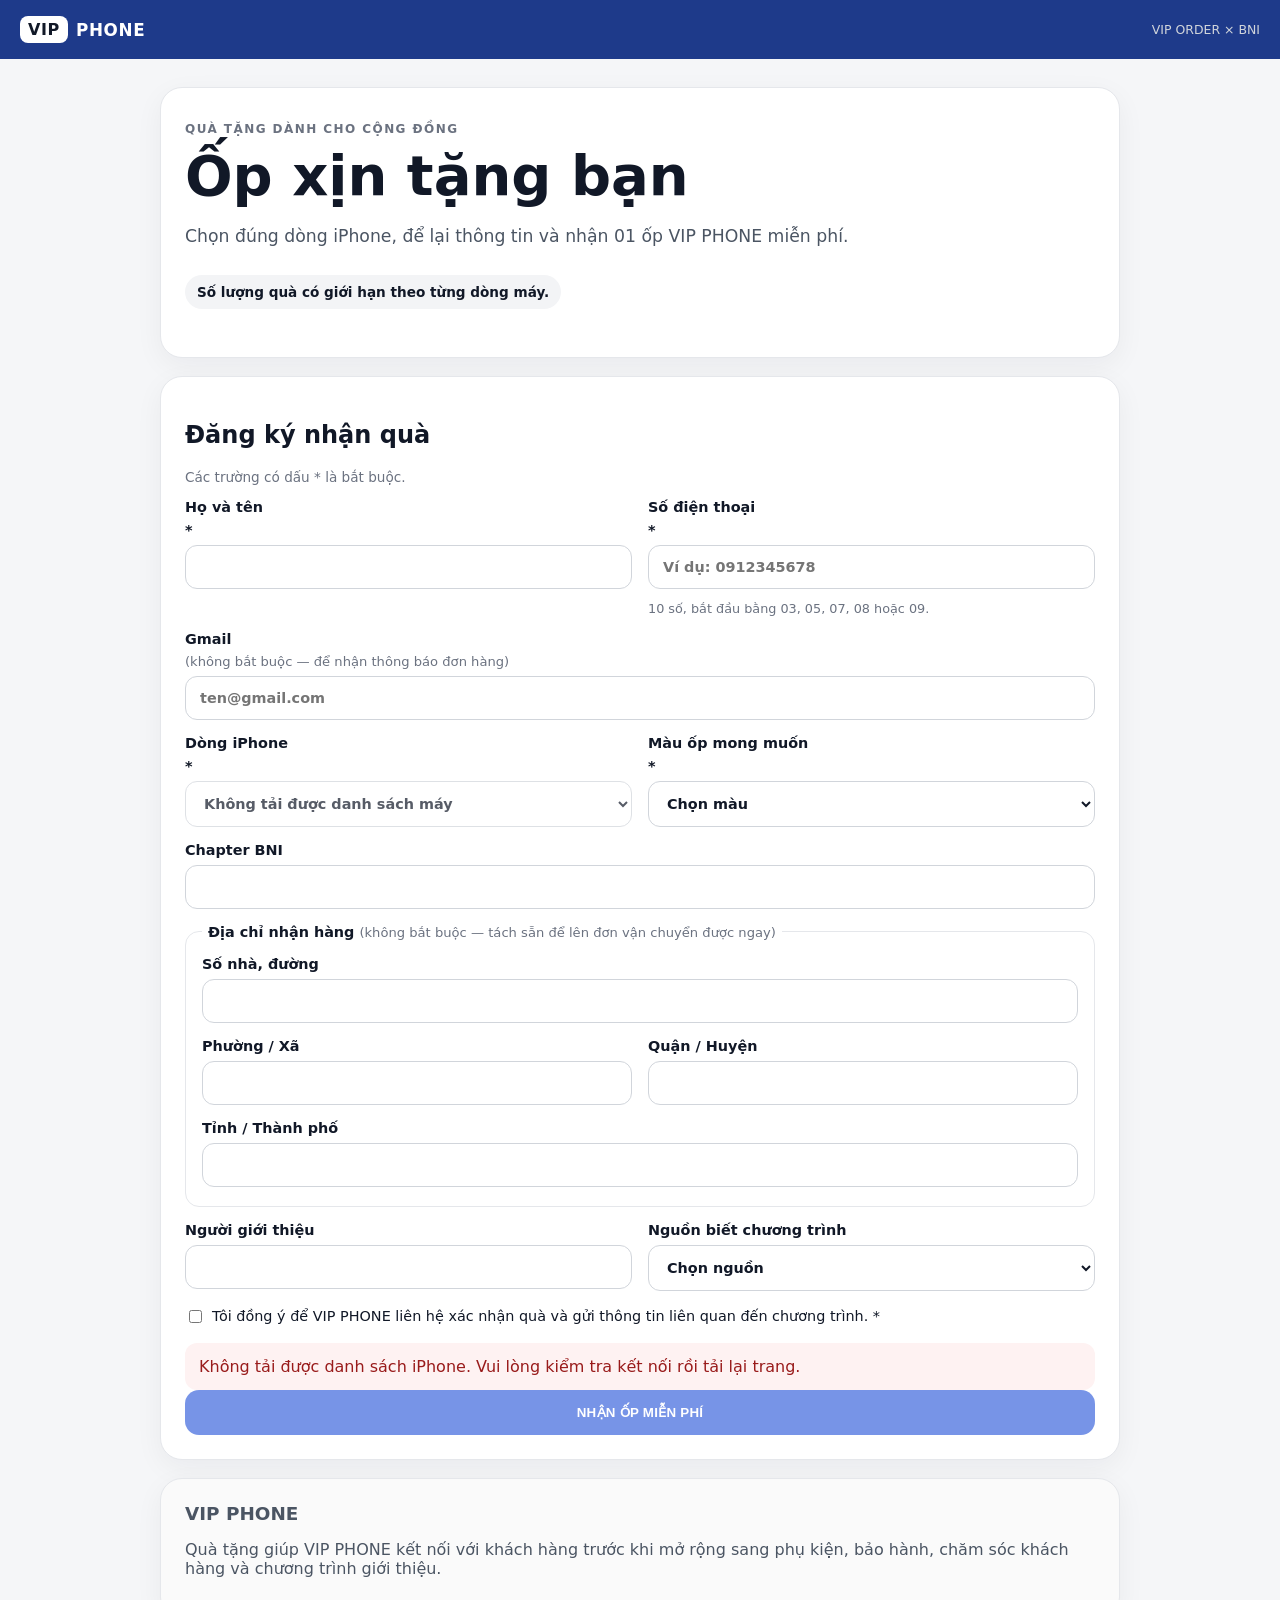
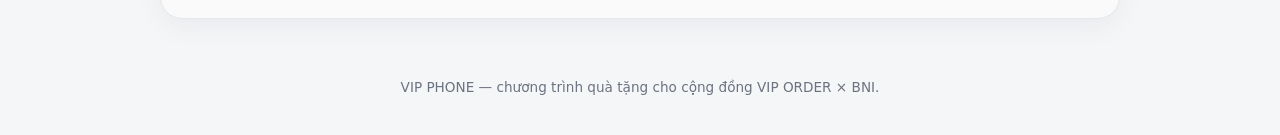
==== commit 9856d2f6: "fix(ui-3): bỏ ô nhập "Công ty / đơn vị" khỏi form Closes #39-issue  Anh báo: "bỏ ô điền công ty, đơn" ====
--- a/index.html
+++ b/index.html
@@ -83,17 +83,10 @@
           </label>
         </div>
 
-        <div class="grid two">
-          <label for="company_name">
-            Công ty / đơn vị
-            <input id="company_name" name="company_name" type="text"
-                   autocomplete="organization" maxlength="120">
-          </label>
-          <label for="bni_chapter">
-            Chapter BNI
-            <input id="bni_chapter" name="bni_chapter" type="text" maxlength="80">
-          </label>
-        </div>
+        <label for="bni_chapter">
+          Chapter BNI
+          <input id="bni_chapter" name="bni_chapter" type="text" maxlength="80">
+        </label>
 
         <fieldset class="address-block">
           <legend>
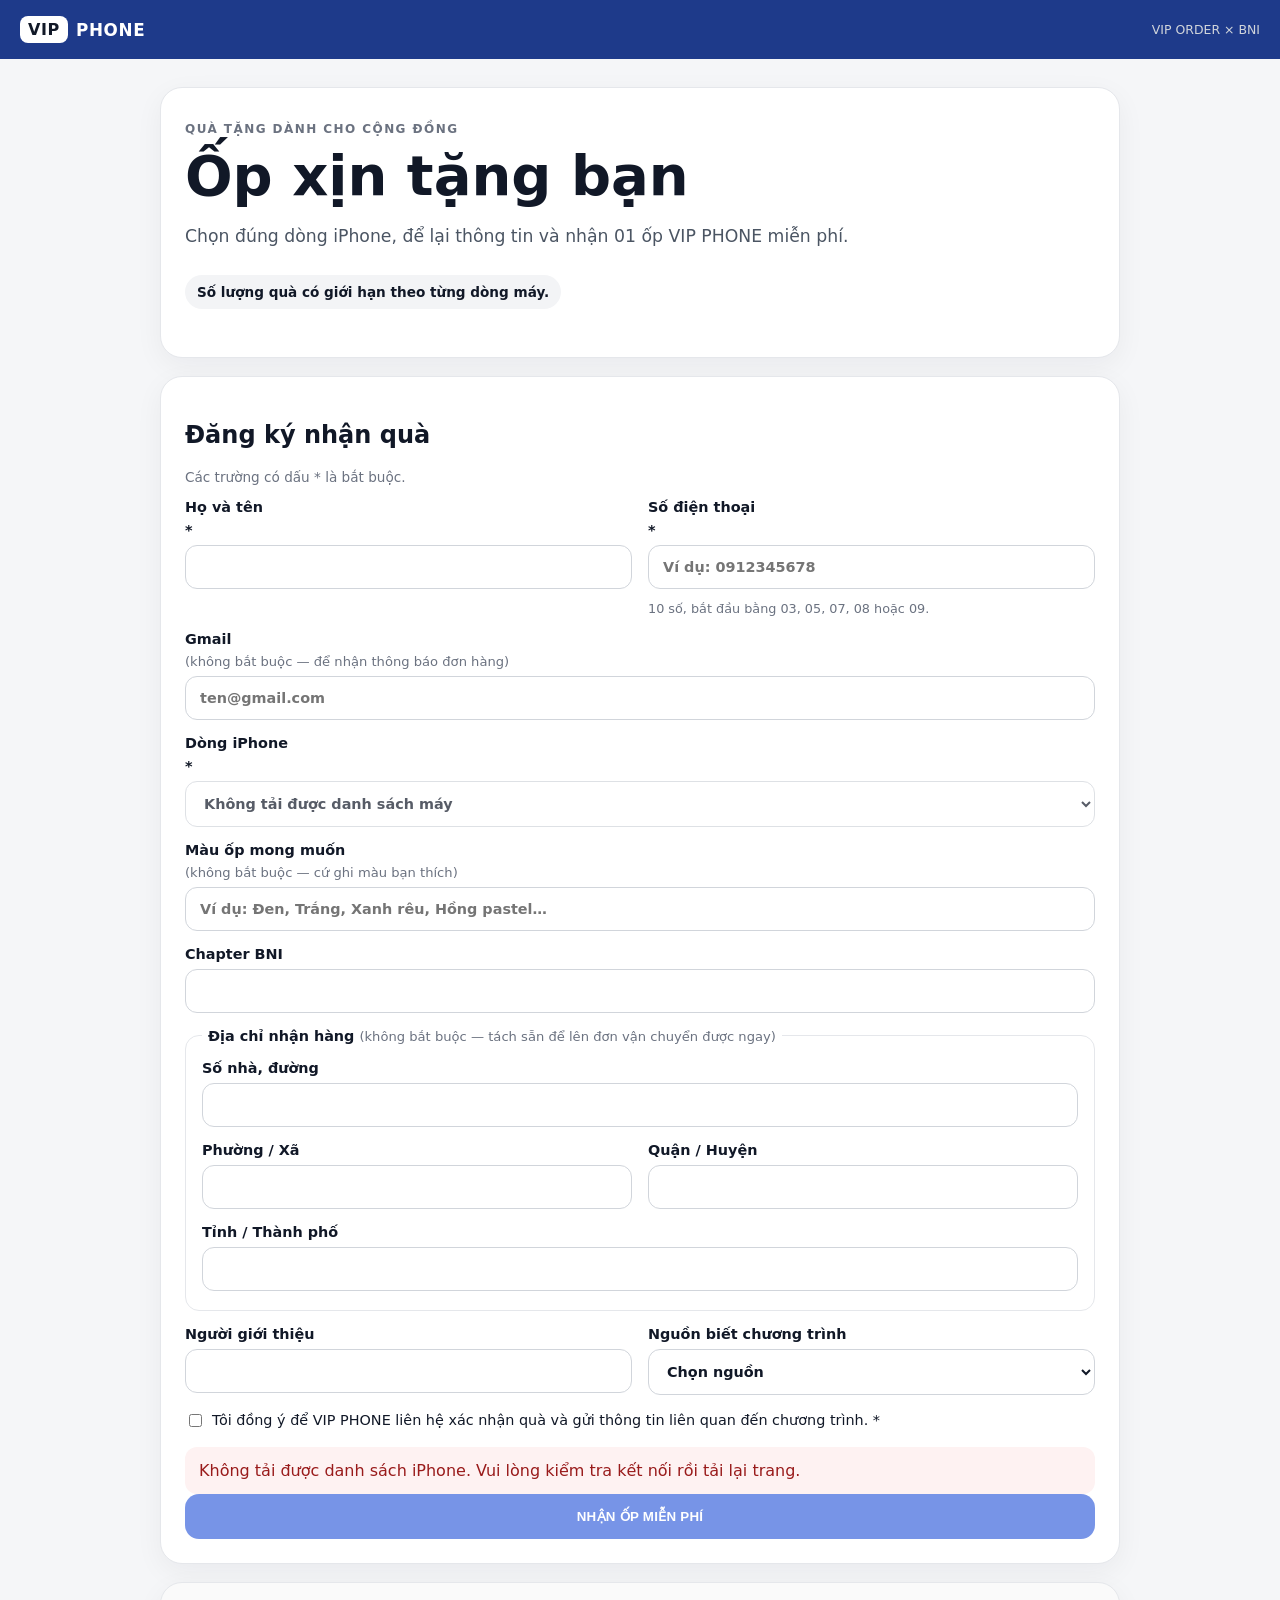
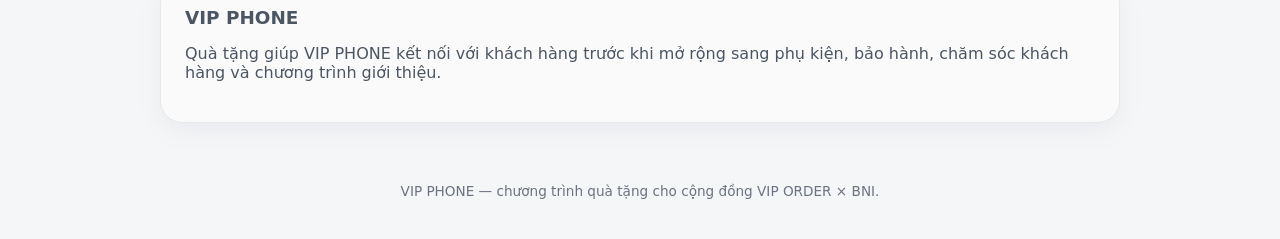
==== commit 45392cf0: "feat(ui-4): ẩn ô chọn màu, thay bằng ô GHI CHÚ màu mong muốn (không bắt buộc) Anh báo: "màu có thể ẩ" ====
--- a/index.html
+++ b/index.html
@@ -62,26 +62,19 @@
                  autocomplete="email" maxlength="254" placeholder="ten@gmail.com">
         </label>
 
-        <div class="grid two">
-          <label for="iphone_model">
-            Dòng iPhone <span aria-hidden="true">*</span>
-            <select id="iphone_model" name="iphone_model" required aria-required="true">
-              <option value="">Đang tải danh sách…</option>
-            </select>
-          </label>
-          <label for="case_color">
-            Màu ốp mong muốn <span aria-hidden="true">*</span>
-            <select id="case_color" name="case_color" required aria-required="true">
-              <option value="">Chọn màu</option>
-              <option>Đen</option>
-              <option>Trắng</option>
-              <option>Trong suốt</option>
-              <option>Xanh</option>
-              <option>Hồng</option>
-              <option>Khác</option>
-            </select>
-          </label>
-        </div>
+        <label for="iphone_model">
+          Dòng iPhone <span aria-hidden="true">*</span>
+          <select id="iphone_model" name="iphone_model" required aria-required="true">
+            <option value="">Đang tải danh sách…</option>
+          </select>
+        </label>
+
+        <label for="case_color">
+          Màu ốp mong muốn
+          <span class="helper-inline">(không bắt buộc — cứ ghi màu bạn thích)</span>
+          <input id="case_color" name="case_color" type="text" maxlength="40"
+                 placeholder="Ví dụ: Đen, Trắng, Xanh rêu, Hồng pastel…">
+        </label>
 
         <label for="bni_chapter">
           Chapter BNI
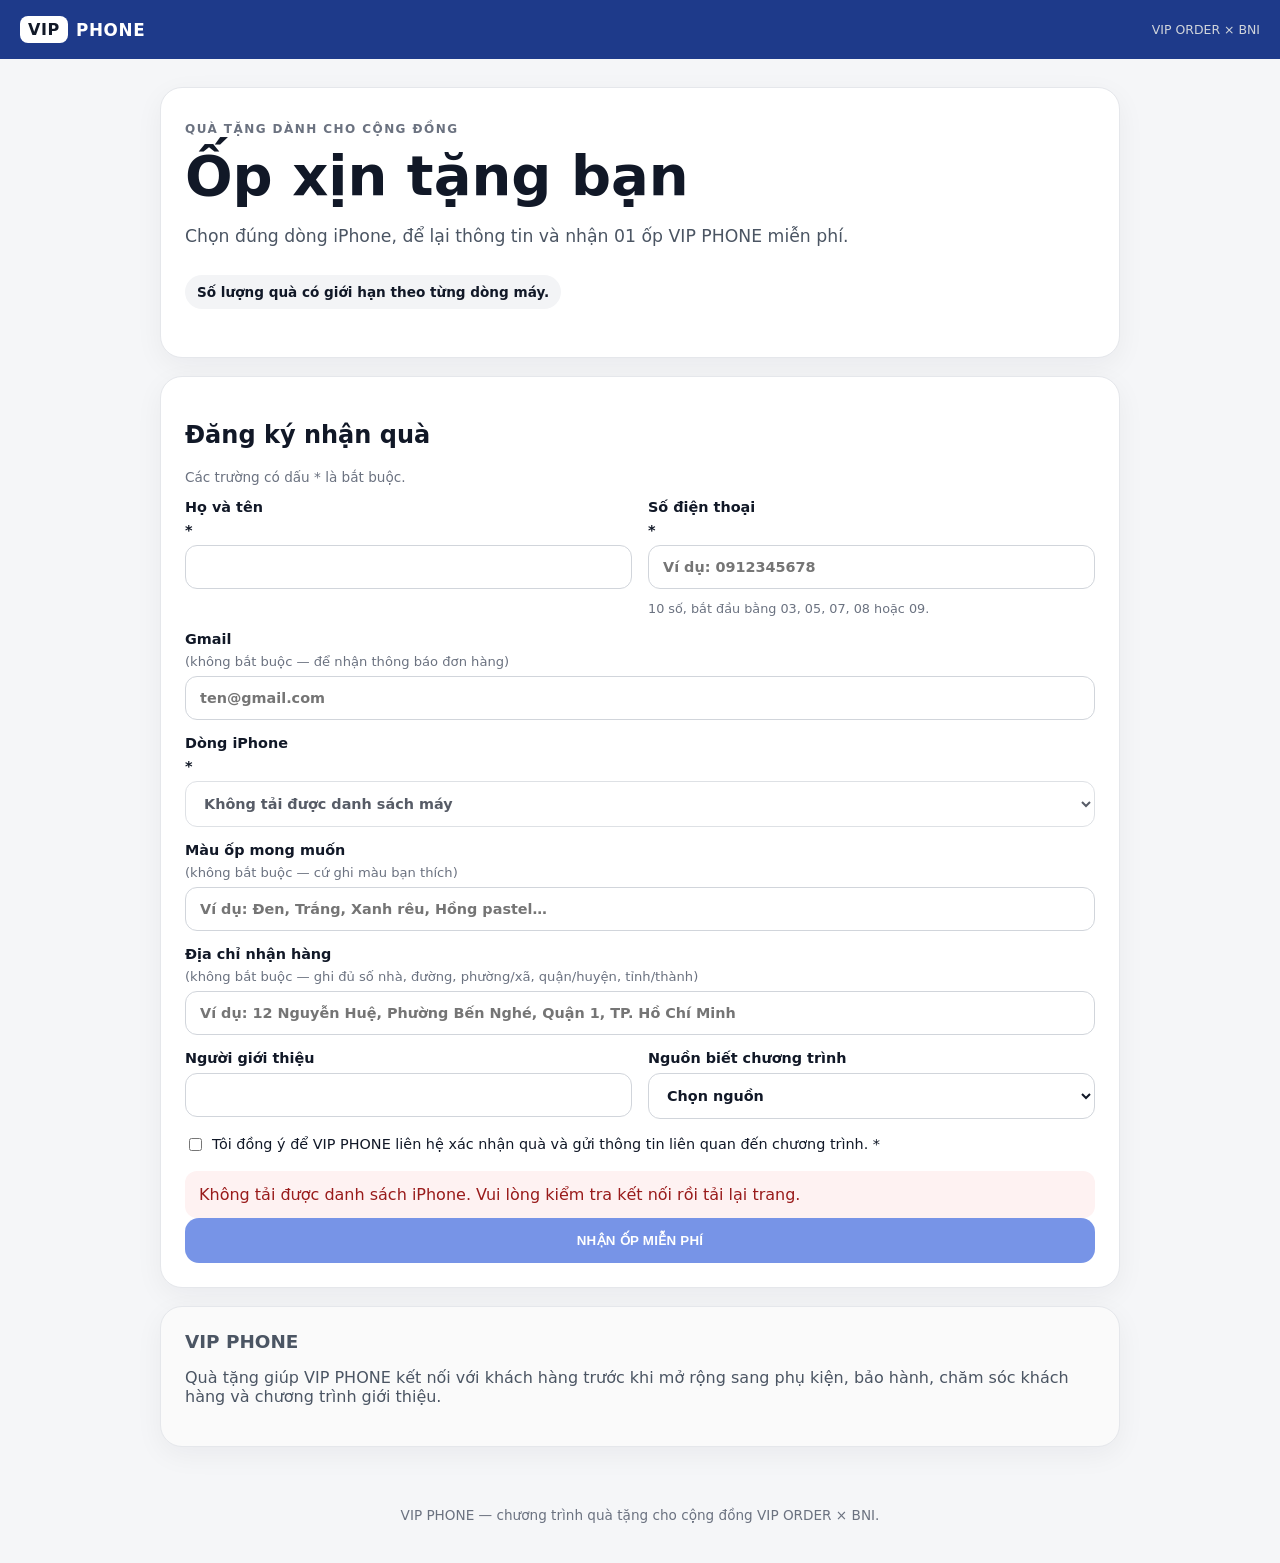
==== commit 04fecab1: "feat(ui-5): bỏ ô Chapter BNI; gộp 4 ô địa chỉ thành 1 ô Anh báo: "bỏ ô chapter BNI đi và địa chỉ gọn" ====
--- a/index.html
+++ b/index.html
@@ -76,38 +76,13 @@
                  placeholder="Ví dụ: Đen, Trắng, Xanh rêu, Hồng pastel…">
         </label>
 
-        <label for="bni_chapter">
-          Chapter BNI
-          <input id="bni_chapter" name="bni_chapter" type="text" maxlength="80">
+        <label for="address">
+          Địa chỉ nhận hàng
+          <span class="helper-inline">(không bắt buộc — ghi đủ số nhà, đường, phường/xã, quận/huyện, tỉnh/thành)</span>
+          <input id="address" name="address" type="text" maxlength="300"
+                 autocomplete="street-address"
+                 placeholder="Ví dụ: 12 Nguyễn Huệ, Phường Bến Nghé, Quận 1, TP. Hồ Chí Minh">
         </label>
-
-        <fieldset class="address-block">
-          <legend>
-            Địa chỉ nhận hàng <span class="helper-inline">(không bắt buộc — tách sẵn để lên đơn vận chuyển được ngay)</span>
-          </legend>
-          <label for="address_street">
-            Số nhà, đường
-            <input id="address_street" name="address_street" type="text"
-                   autocomplete="address-line1" maxlength="200">
-          </label>
-          <div class="grid two">
-            <label for="address_ward">
-              Phường / Xã
-              <input id="address_ward" name="address_ward" type="text"
-                     autocomplete="address-line2" maxlength="120">
-            </label>
-            <label for="address_district">
-              Quận / Huyện
-              <input id="address_district" name="address_district" type="text"
-                     autocomplete="address-level2" maxlength="120">
-            </label>
-          </div>
-          <label for="address_province">
-            Tỉnh / Thành phố
-            <input id="address_province" name="address_province" type="text"
-                   autocomplete="address-level1" maxlength="120">
-          </label>
-        </fieldset>
 
         <div class="grid two">
           <label for="referrer_name">
